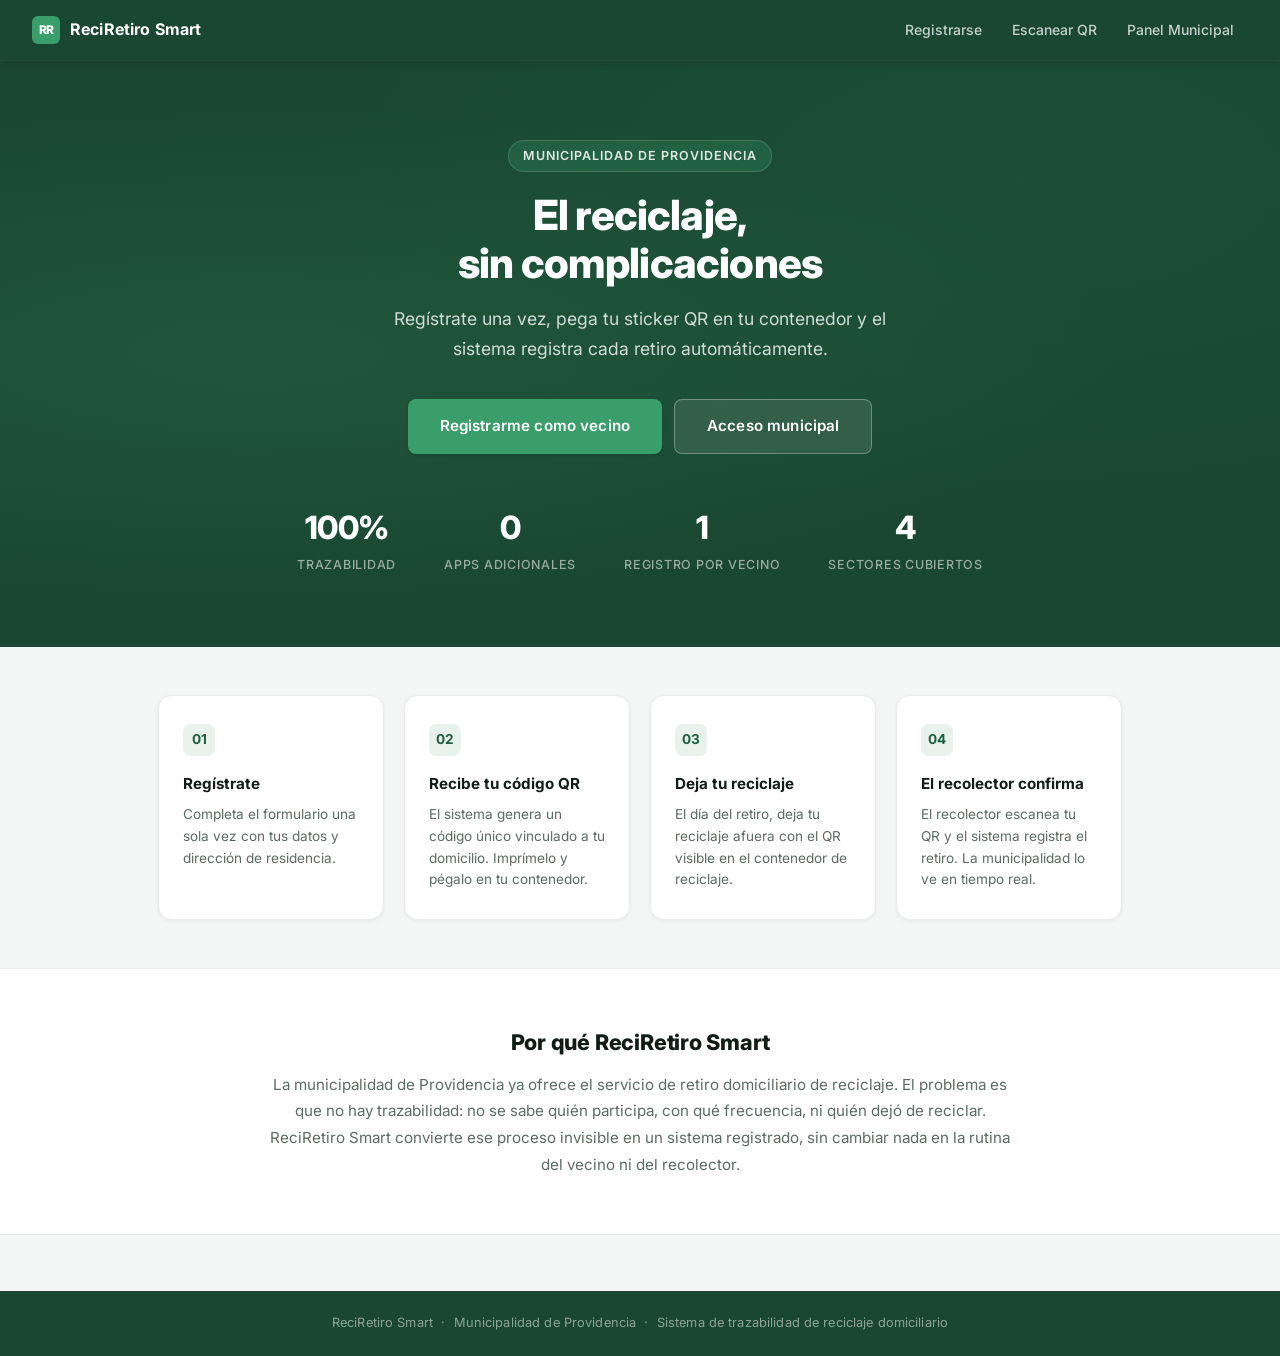
==== index.html @ 1af6021e "Rediseño profesional: tipografía Inter, sin emojis, paleta refinada" ====
<!DOCTYPE html>
<html lang="es">
<head>
  <meta charset="UTF-8">
  <meta name="viewport" content="width=device-width, initial-scale=1.0">
  <title>ReciRetiro Smart — Providencia</title>
  <link rel="stylesheet" href="styles.css">
</head>
<body>

<nav>
  <a href="index.html" class="nav-logo">
    <div class="nav-logo-mark">RR</div>
    ReciRetiro Smart
  </a>
  <div class="nav-links">
    <a href="register.html">Registrarse</a>
    <a href="scan.html">Escanear QR</a>
    <a href="dashboard.html">Panel Municipal</a>
  </div>
</nav>

<div class="hero">
  <div class="hero-inner">
    <div class="hero-label">Municipalidad de Providencia</div>
    <h1>El reciclaje,<br>sin complicaciones</h1>
    <p>Regístrate una vez, pega tu sticker QR en tu contenedor y el sistema registra cada retiro automáticamente.</p>
    <div class="hero-buttons">
      <a href="register.html" class="btn btn-primary btn-lg">Registrarme como vecino</a>
      <a href="dashboard.html" class="btn btn-secondary btn-lg">Acceso municipal</a>
    </div>
    <div class="stat-bar">
      <div class="stat-item">
        <div class="stat-number">100%</div>
        <div class="stat-label">Trazabilidad</div>
      </div>
      <div class="stat-item">
        <div class="stat-number">0</div>
        <div class="stat-label">Apps adicionales</div>
      </div>
      <div class="stat-item">
        <div class="stat-number">1</div>
        <div class="stat-label">Registro por vecino</div>
      </div>
      <div class="stat-item">
        <div class="stat-number">4</div>
        <div class="stat-label">Sectores cubiertos</div>
      </div>
    </div>
  </div>
</div>

<div class="steps">
  <div class="step">
    <div class="step-number">01</div>
    <h3>Regístrate</h3>
    <p>Completa el formulario una sola vez con tus datos y dirección de residencia.</p>
  </div>
  <div class="step">
    <div class="step-number">02</div>
    <h3>Recibe tu código QR</h3>
    <p>El sistema genera un código único vinculado a tu domicilio. Imprímelo y pégalo en tu contenedor.</p>
  </div>
  <div class="step">
    <div class="step-number">03</div>
    <h3>Deja tu reciclaje</h3>
    <p>El día del retiro, deja tu reciclaje afuera con el QR visible en el contenedor de reciclaje.</p>
  </div>
  <div class="step">
    <div class="step-number">04</div>
    <h3>El recolector confirma</h3>
    <p>El recolector escanea tu QR y el sistema registra el retiro. La municipalidad lo ve en tiempo real.</p>
  </div>
</div>

<div class="section-band">
  <div class="section-band-inner">
    <h2>Por qué ReciRetiro Smart</h2>
    <p>La municipalidad de Providencia ya ofrece el servicio de retiro domiciliario de reciclaje. El problema es que no hay trazabilidad: no se sabe quién participa, con qué frecuencia, ni quién dejó de reciclar. ReciRetiro Smart convierte ese proceso invisible en un sistema registrado, sin cambiar nada en la rutina del vecino ni del recolector.</p>
  </div>
</div>

<footer>
  ReciRetiro Smart &nbsp;&middot;&nbsp; Municipalidad de Providencia &nbsp;&middot;&nbsp; Sistema de trazabilidad de reciclaje domiciliario
</footer>

</body>
</html>
---- styles.css ----
@import url('https://fonts.googleapis.com/css2?family=Inter:wght@400;500;600;700;800&display=swap');

* {
  margin: 0;
  padding: 0;
  box-sizing: border-box;
}

:root {
  --green-dark:  #1a4731;
  --green:       #1e5f3f;
  --green-mid:   #2d7a52;
  --green-light: #e8f2ec;
  --accent:      #3a9e6b;
  --gray-bg:     #f4f6f5;
  --gray-light:  #eaedeb;
  --gray-mid:    #d1d9d4;
  --gray-dark:   #5c6b63;
  --text:        #111c17;
  --text-soft:   #4a5c52;
  --white:       #ffffff;
  --red:         #c0392b;
  --red-light:   #fdf0ef;
  --orange:      #c97a1a;
  --orange-light:#fdf5e8;
  --blue:        #1a4a7a;
  --blue-light:  #eaf1fa;
  --shadow-sm:   0 1px 4px rgba(0,0,0,0.06);
  --shadow:      0 2px 12px rgba(0,0,0,0.08);
  --shadow-md:   0 4px 20px rgba(0,0,0,0.10);
  --radius:      10px;
  --radius-lg:   14px;
}

body {
  font-family: 'Inter', system-ui, -apple-system, sans-serif;
  color: var(--text);
  background: var(--gray-bg);
  min-height: 100vh;
  font-size: 15px;
  line-height: 1.6;
  -webkit-font-smoothing: antialiased;
}

/* ── NAV ── */
nav {
  background: var(--green-dark);
  padding: 0 32px;
  display: flex;
  align-items: center;
  justify-content: space-between;
  height: 60px;
  position: sticky;
  top: 0;
  z-index: 100;
  box-shadow: 0 1px 0 rgba(255,255,255,0.06), 0 2px 8px rgba(0,0,0,0.2);
}

.nav-logo {
  color: white;
  font-size: 1rem;
  font-weight: 700;
  text-decoration: none;
  letter-spacing: 0.01em;
  display: flex;
  align-items: center;
  gap: 10px;
}

.nav-logo-mark {
  width: 28px;
  height: 28px;
  background: var(--accent);
  border-radius: 6px;
  display: flex;
  align-items: center;
  justify-content: center;
  font-size: 0.75rem;
  font-weight: 800;
  color: white;
  letter-spacing: -0.5px;
  flex-shrink: 0;
}

.nav-links {
  display: flex;
  align-items: center;
  gap: 2px;
}

.nav-links a,
.nav-links span {
  color: rgba(255,255,255,0.75);
  text-decoration: none;
  padding: 6px 14px;
  border-radius: 6px;
  font-size: 0.875rem;
  font-weight: 500;
  transition: background 0.15s, color 0.15s;
}

.nav-links a:hover {
  background: rgba(255,255,255,0.1);
  color: white;
}

/* ── CONTAINERS ── */
.container {
  max-width: 1020px;
  margin: 0 auto;
  padding: 36px 28px;
}

.container-sm {
  max-width: 560px;
  margin: 0 auto;
  padding: 36px 28px;
}

/* ── CARDS ── */
.card {
  background: var(--white);
  border-radius: var(--radius-lg);
  padding: 28px 32px;
  box-shadow: var(--shadow);
  margin-bottom: 20px;
  border: 1px solid var(--gray-light);
}

.card-sm {
  background: var(--white);
  border-radius: var(--radius);
  padding: 20px 24px;
  box-shadow: var(--shadow-sm);
  margin-bottom: 14px;
  border: 1px solid var(--gray-light);
}

/* ── HERO ── */
.hero {
  background: var(--green-dark);
  color: white;
  padding: 80px 28px 72px;
  text-align: center;
  position: relative;
  overflow: hidden;
}

.hero::before {
  content: '';
  position: absolute;
  inset: 0;
  background:
    radial-gradient(ellipse at 20% 50%, rgba(58,158,107,0.18) 0%, transparent 60%),
    radial-gradient(ellipse at 80% 20%, rgba(30,95,63,0.3) 0%, transparent 50%);
  pointer-events: none;
}

.hero-inner {
  position: relative;
  z-index: 1;
}

.hero-label {
  display: inline-block;
  background: rgba(58,158,107,0.25);
  color: rgba(255,255,255,0.85);
  border: 1px solid rgba(255,255,255,0.15);
  padding: 5px 14px;
  border-radius: 20px;
  font-size: 0.78rem;
  font-weight: 600;
  letter-spacing: 0.08em;
  text-transform: uppercase;
  margin-bottom: 20px;
}

.hero h1 {
  font-size: 2.6rem;
  font-weight: 800;
  margin-bottom: 16px;
  line-height: 1.15;
  letter-spacing: -0.02em;
}

.hero p {
  font-size: 1.1rem;
  opacity: 0.8;
  max-width: 520px;
  margin: 0 auto 36px;
  line-height: 1.7;
  font-weight: 400;
}

.hero-buttons {
  display: flex;
  gap: 12px;
  justify-content: center;
  flex-wrap: wrap;
}

/* ── BUTTONS ── */
.btn {
  display: inline-flex;
  align-items: center;
  justify-content: center;
  gap: 7px;
  padding: 11px 24px;
  border-radius: 8px;
  font-size: 0.9rem;
  font-weight: 600;
  cursor: pointer;
  border: none;
  text-decoration: none;
  transition: all 0.15s;
  letter-spacing: 0.01em;
  white-space: nowrap;
}

.btn-primary {
  background: var(--accent);
  color: white;
  box-shadow: 0 1px 3px rgba(0,0,0,0.15);
}

.btn-primary:hover {
  background: #2d8a5a;
  transform: translateY(-1px);
  box-shadow: 0 4px 12px rgba(58,158,107,0.3);
}

.btn-secondary {
  background: rgba(255,255,255,0.1);
  color: white;
  border: 1.5px solid rgba(255,255,255,0.3);
}

.btn-secondary:hover {
  background: rgba(255,255,255,0.18);
}

.btn-outline {
  background: transparent;
  color: var(--green);
  border: 1.5px solid var(--green-mid);
}

.btn-outline:hover {
  background: var(--green-light);
}

.btn-danger {
  background: var(--red);
  color: white;
}

.btn-danger:hover {
  background: #a93226;
  transform: translateY(-1px);
}

.btn-full {
  width: 100%;
}

.btn:disabled {
  opacity: 0.5;
  cursor: not-allowed;
  transform: none !important;
}

.btn-lg {
  padding: 14px 32px;
  font-size: 0.95rem;
}

/* ── STEPS ── */
.steps {
  display: grid;
  grid-template-columns: repeat(auto-fit, minmax(210px, 1fr));
  gap: 20px;
  padding: 48px 28px;
  max-width: 1020px;
  margin: 0 auto;
}

.step {
  background: white;
  border-radius: var(--radius-lg);
  padding: 28px 24px;
  box-shadow: var(--shadow-sm);
  border: 1px solid var(--gray-light);
  position: relative;
}

.step-number {
  display: inline-flex;
  align-items: center;
  justify-content: center;
  width: 32px;
  height: 32px;
  background: var(--green-light);
  color: var(--green);
  border-radius: 8px;
  font-size: 0.85rem;
  font-weight: 700;
  margin-bottom: 16px;
}

.step h3 {
  font-size: 0.95rem;
  font-weight: 700;
  margin-bottom: 8px;
  color: var(--text);
}

.step p {
  font-size: 0.85rem;
  color: var(--gray-dark);
  line-height: 1.6;
}

/* ── FORMS ── */
.form-group {
  margin-bottom: 18px;
}

.form-group label {
  display: block;
  font-size: 0.83rem;
  font-weight: 600;
  margin-bottom: 6px;
  color: var(--text-soft);
  letter-spacing: 0.01em;
}

.form-group input,
.form-group select {
  width: 100%;
  padding: 10px 14px;
  border: 1.5px solid var(--gray-mid);
  border-radius: 8px;
  font-size: 0.93rem;
  color: var(--text);
  background: white;
  transition: border 0.15s, box-shadow 0.15s;
  appearance: none;
  font-family: inherit;
}

.form-group input:focus,
.form-group select:focus {
  outline: none;
  border-color: var(--accent);
  box-shadow: 0 0 0 3px rgba(58,158,107,0.12);
}

.form-group input::placeholder {
  color: #a0b0a8;
}

.form-row {
  display: grid;
  grid-template-columns: 1fr 1fr;
  gap: 16px;
}

/* ── BADGES ── */
.badge {
  display: inline-flex;
  align-items: center;
  padding: 3px 10px;
  border-radius: 5px;
  font-size: 0.75rem;
  font-weight: 600;
  letter-spacing: 0.02em;
}

.badge-green {
  background: var(--green-light);
  color: var(--green);
}

.badge-orange {
  background: var(--orange-light);
  color: var(--orange);
}

.badge-red {
  background: var(--red-light);
  color: var(--red);
}

.badge-gray {
  background: var(--gray-light);
  color: var(--gray-dark);
}

/* ── KPI GRID ── */
.kpi-grid {
  display: grid;
  grid-template-columns: repeat(auto-fit, minmax(160px, 1fr));
  gap: 14px;
  margin-bottom: 20px;
}

.kpi-card {
  background: white;
  border-radius: var(--radius-lg);
  padding: 22px 20px;
  box-shadow: var(--shadow-sm);
  border: 1px solid var(--gray-light);
  border-top: 3px solid var(--green-mid);
}

.kpi-card.orange { border-top-color: var(--orange); }
.kpi-card.red    { border-top-color: var(--red); }
.kpi-card.blue   { border-top-color: var(--blue); }

.kpi-number {
  font-size: 2rem;
  font-weight: 800;
  color: var(--green);
  line-height: 1;
  margin-bottom: 5px;
  letter-spacing: -0.02em;
}

.kpi-card.orange .kpi-number { color: var(--orange); }
.kpi-card.red    .kpi-number { color: var(--red); }
.kpi-card.blue   .kpi-number { color: var(--blue); }

.kpi-label {
  font-size: 0.8rem;
  color: var(--gray-dark);
  line-height: 1.35;
  font-weight: 500;
}

/* ── TABLE ── */
.table-wrapper {
  overflow-x: auto;
  border-radius: var(--radius);
  border: 1px solid var(--gray-light);
}

table {
  width: 100%;
  border-collapse: collapse;
  background: white;
  font-size: 0.875rem;
}

thead {
  background: var(--green-dark);
  color: white;
}

th {
  padding: 11px 16px;
  text-align: left;
  font-size: 0.78rem;
  font-weight: 600;
  letter-spacing: 0.04em;
  text-transform: uppercase;
  white-space: nowrap;
}

td {
  padding: 12px 16px;
  border-bottom: 1px solid var(--gray-light);
  color: var(--text-soft);
  vertical-align: middle;
}

td strong {
  color: var(--text);
}

tr:last-child td {
  border-bottom: none;
}

tr:hover td {
  background: #f9fbfa;
}

/* ── QR ── */
.qr-box {
  text-align: center;
  padding: 20px;
}

.qr-box canvas,
.qr-box img {
  border: 2px solid var(--gray-light);
  border-radius: 8px;
  padding: 8px;
  background: white;
}

/* ── ALERTS ── */
.alert {
  padding: 13px 16px;
  border-radius: 8px;
  font-size: 0.88rem;
  margin-bottom: 16px;
  display: flex;
  align-items: flex-start;
  gap: 10px;
  line-height: 1.5;
}

.alert-icon {
  width: 16px;
  height: 16px;
  flex-shrink: 0;
  margin-top: 1px;
}

.alert-success {
  background: var(--green-light);
  color: #1a4731;
  border: 1px solid #b2d8bf;
}

.alert-error {
  background: var(--red-light);
  color: #7b1f1a;
  border: 1px solid #f0b8b4;
}

.alert-info {
  background: var(--blue-light);
  color: #1a3a5c;
  border: 1px solid #b8cfe8;
}

.alert-warning {
  background: var(--orange-light);
  color: #7a4a10;
  border: 1px solid #e8c98a;
}

/* ── SECTOR CARDS ── */
.sector-grid {
  display: grid;
  grid-template-columns: repeat(auto-fit, minmax(210px, 1fr));
  gap: 14px;
}

.sector-card {
  background: white;
  border-radius: var(--radius);
  padding: 20px;
  box-shadow: var(--shadow-sm);
  border: 1px solid var(--gray-light);
}

.sector-card h4 {
  font-size: 0.82rem;
  font-weight: 600;
  color: var(--gray-dark);
  margin-bottom: 8px;
  text-transform: uppercase;
  letter-spacing: 0.04em;
}

.sector-pct {
  font-size: 2rem;
  font-weight: 800;
  color: var(--green);
  margin-bottom: 10px;
  letter-spacing: -0.02em;
}

.progress-bar {
  height: 6px;
  background: var(--gray-light);
  border-radius: 3px;
  overflow: hidden;
}

.progress-fill {
  height: 100%;
  background: var(--accent);
  border-radius: 3px;
  transition: width 0.7s ease;
}

/* ── PAGE TITLE ── */
.page-title {
  margin-bottom: 24px;
  padding-bottom: 20px;
  border-bottom: 1px solid var(--gray-light);
}

.page-title h1 {
  font-size: 1.5rem;
  font-weight: 800;
  color: var(--text);
  letter-spacing: -0.01em;
}

.page-title p {
  color: var(--gray-dark);
  margin-top: 4px;
  font-size: 0.9rem;
}

/* ── DIVIDER ── */
.divider {
  border: none;
  border-top: 1px solid var(--gray-light);
  margin: 20px 0;
}

/* ── INFO ROW ── */
.info-row {
  display: flex;
  justify-content: space-between;
  align-items: flex-start;
  padding: 10px 0;
  border-bottom: 1px solid var(--gray-light);
  font-size: 0.9rem;
  gap: 16px;
}

.info-row:last-child {
  border-bottom: none;
}

.info-label {
  color: var(--gray-dark);
  font-weight: 500;
  flex-shrink: 0;
}

.info-value {
  font-weight: 600;
  text-align: right;
  color: var(--text);
}

/* ── LOADING ── */
.loading {
  text-align: center;
  padding: 56px 24px;
  color: var(--gray-dark);
}

.spinner {
  width: 36px;
  height: 36px;
  border: 3px solid var(--gray-light);
  border-top-color: var(--accent);
  border-radius: 50%;
  animation: spin 0.75s linear infinite;
  margin: 0 auto 16px;
}

@keyframes spin {
  to { transform: rotate(360deg); }
}

/* ── FOOTER ── */
footer {
  background: var(--green-dark);
  color: rgba(255,255,255,0.5);
  text-align: center;
  padding: 22px;
  font-size: 0.8rem;
  margin-top: 56px;
  letter-spacing: 0.01em;
}

/* ── SCANNER ── */
#qr-reader {
  width: 100%;
  border-radius: 8px;
  overflow: hidden;
  border: 1px solid var(--gray-light);
}

/* ── SECTION HEADER ── */
.section-header {
  display: flex;
  justify-content: space-between;
  align-items: center;
  margin-bottom: 16px;
}

.section-header h2 {
  font-size: 1.05rem;
  font-weight: 700;
  color: var(--text);
}

/* ── EMPTY STATE ── */
.empty-state {
  text-align: center;
  padding: 48px 24px;
  color: var(--gray-dark);
}

.empty-state p {
  font-size: 0.9rem;
  line-height: 1.6;
}

/* ── REMINDER BOX ── */
.reminder-box {
  background: var(--blue-light);
  border: 1px solid #b8cfe8;
  border-radius: 8px;
  padding: 14px 18px;
  display: flex;
  gap: 12px;
  align-items: flex-start;
}

.reminder-box p {
  font-size: 0.88rem;
  color: #1a3a5c;
  line-height: 1.55;
}

/* ── IMPACT GRID ── */
.impact-grid {
  display: grid;
  grid-template-columns: repeat(2, 1fr);
  gap: 12px;
}

.impact-item {
  background: var(--green-light);
  border-radius: 8px;
  padding: 16px;
  text-align: center;
}

.impact-number {
  font-size: 1.6rem;
  font-weight: 800;
  color: var(--green);
  letter-spacing: -0.02em;
}

.impact-label {
  font-size: 0.78rem;
  color: var(--gray-dark);
  margin-top: 3px;
  font-weight: 500;
}

/* ── STAT BAR (hero) ── */
.stat-bar {
  display: flex;
  justify-content: center;
  gap: 48px;
  margin-top: 48px;
  flex-wrap: wrap;
}

.stat-item {
  text-align: center;
}

.stat-number {
  font-size: 2rem;
  font-weight: 800;
  color: white;
  letter-spacing: -0.02em;
}

.stat-label {
  font-size: 0.78rem;
  color: rgba(255,255,255,0.55);
  text-transform: uppercase;
  letter-spacing: 0.06em;
  font-weight: 500;
  margin-top: 2px;
}

/* ── SECTION BAND ── */
.section-band {
  background: white;
  padding: 56px 28px;
  border-top: 1px solid var(--gray-light);
  border-bottom: 1px solid var(--gray-light);
}

.section-band-inner {
  max-width: 760px;
  margin: 0 auto;
  text-align: center;
}

.section-band h2 {
  font-size: 1.35rem;
  font-weight: 800;
  color: var(--text);
  margin-bottom: 12px;
  letter-spacing: -0.01em;
}

.section-band p {
  color: var(--gray-dark);
  line-height: 1.75;
  font-size: 0.95rem;
}

/* ── LOGIN CARD ── */
.login-card {
  max-width: 420px;
  margin: 56px auto 0;
}

.login-header {
  text-align: center;
  margin-bottom: 28px;
}

.login-header h2 {
  font-size: 1.3rem;
  font-weight: 800;
  margin-bottom: 4px;
}

.login-header p {
  color: var(--gray-dark);
  font-size: 0.88rem;
}

.login-logo {
  width: 48px;
  height: 48px;
  background: var(--green-light);
  border-radius: 12px;
  display: flex;
  align-items: center;
  justify-content: center;
  margin: 0 auto 16px;
}

.login-logo span {
  font-size: 1.3rem;
  font-weight: 800;
  color: var(--green);
}

/* ── RESPONSIVE ── */
@media (max-width: 640px) {
  .hero h1  { font-size: 1.8rem; }
  .form-row { grid-template-columns: 1fr; }
  .nav-links { display: none; }
  .container, .container-sm { padding: 20px 16px; }
  .card { padding: 20px; }
  th, td { padding: 10px 12px; }
  .stat-bar { gap: 28px; }
  .kpi-grid { grid-template-columns: repeat(2, 1fr); }
}
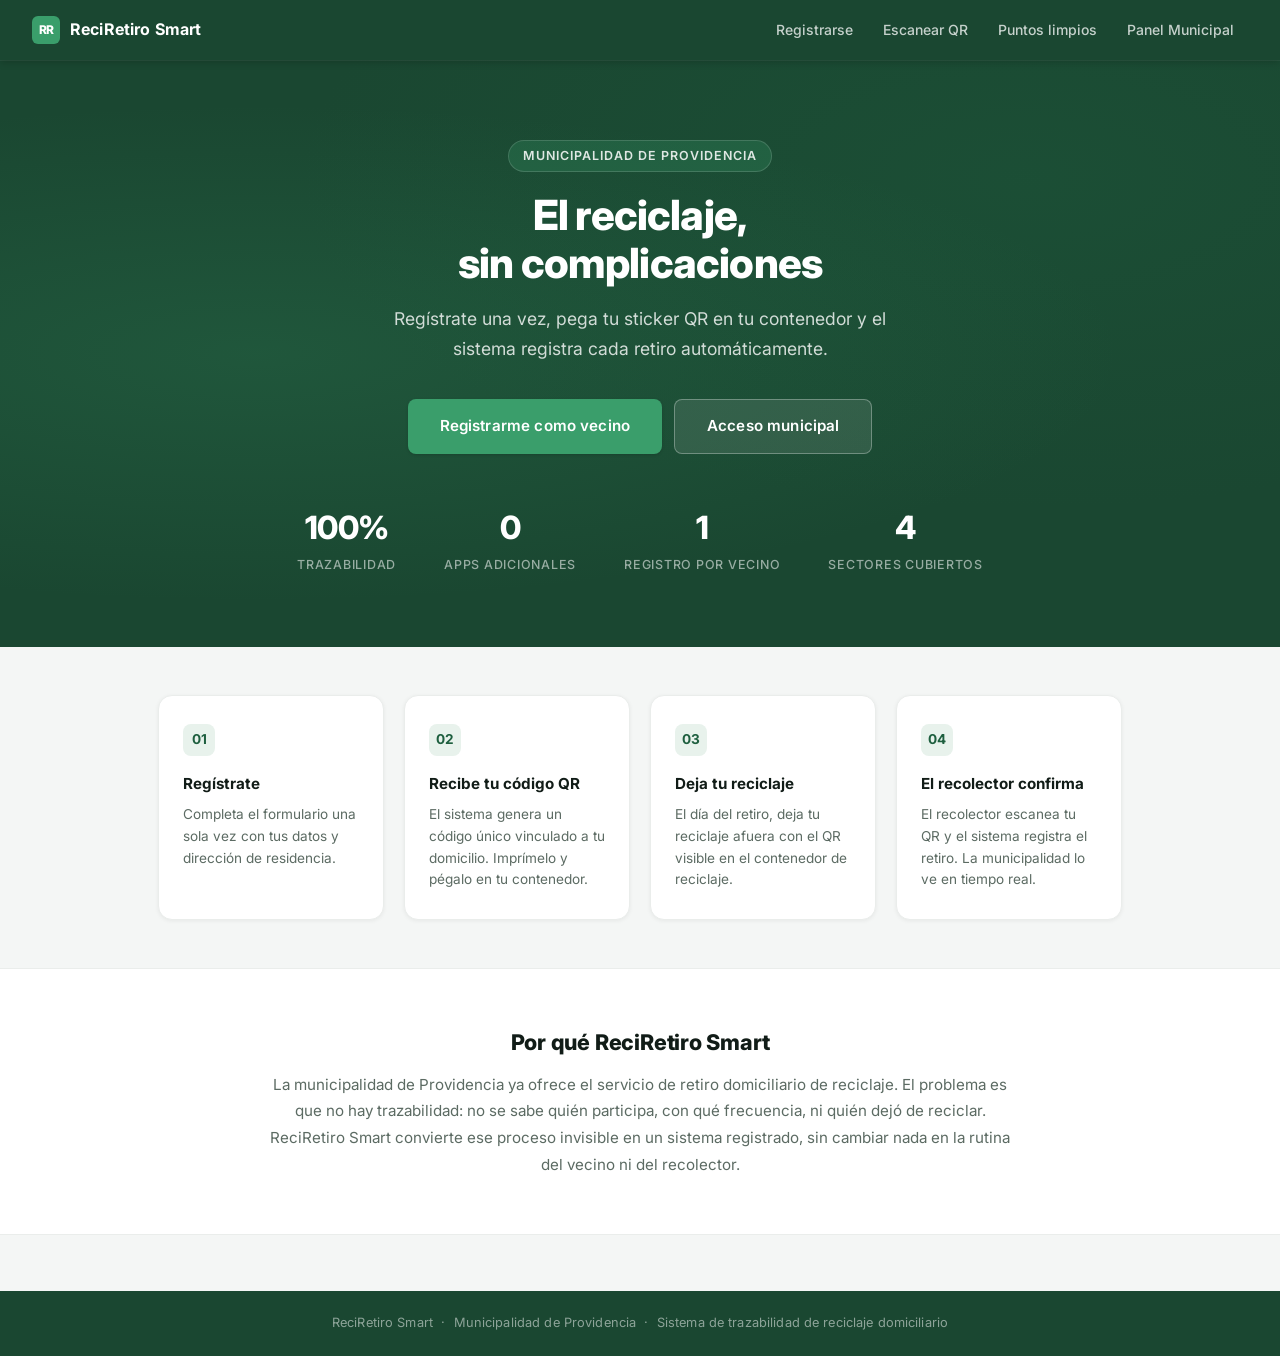
==== commit 149a946b: "Agrega página de puntos limpios con mapa del MMA" ====
--- a/index.html
+++ b/index.html
@@ -16,6 +16,7 @@
   <div class="nav-links">
     <a href="register.html">Registrarse</a>
     <a href="scan.html">Escanear QR</a>
+    <a href="mapa.html">Puntos limpios</a>
     <a href="dashboard.html">Panel Municipal</a>
   </div>
 </nav>
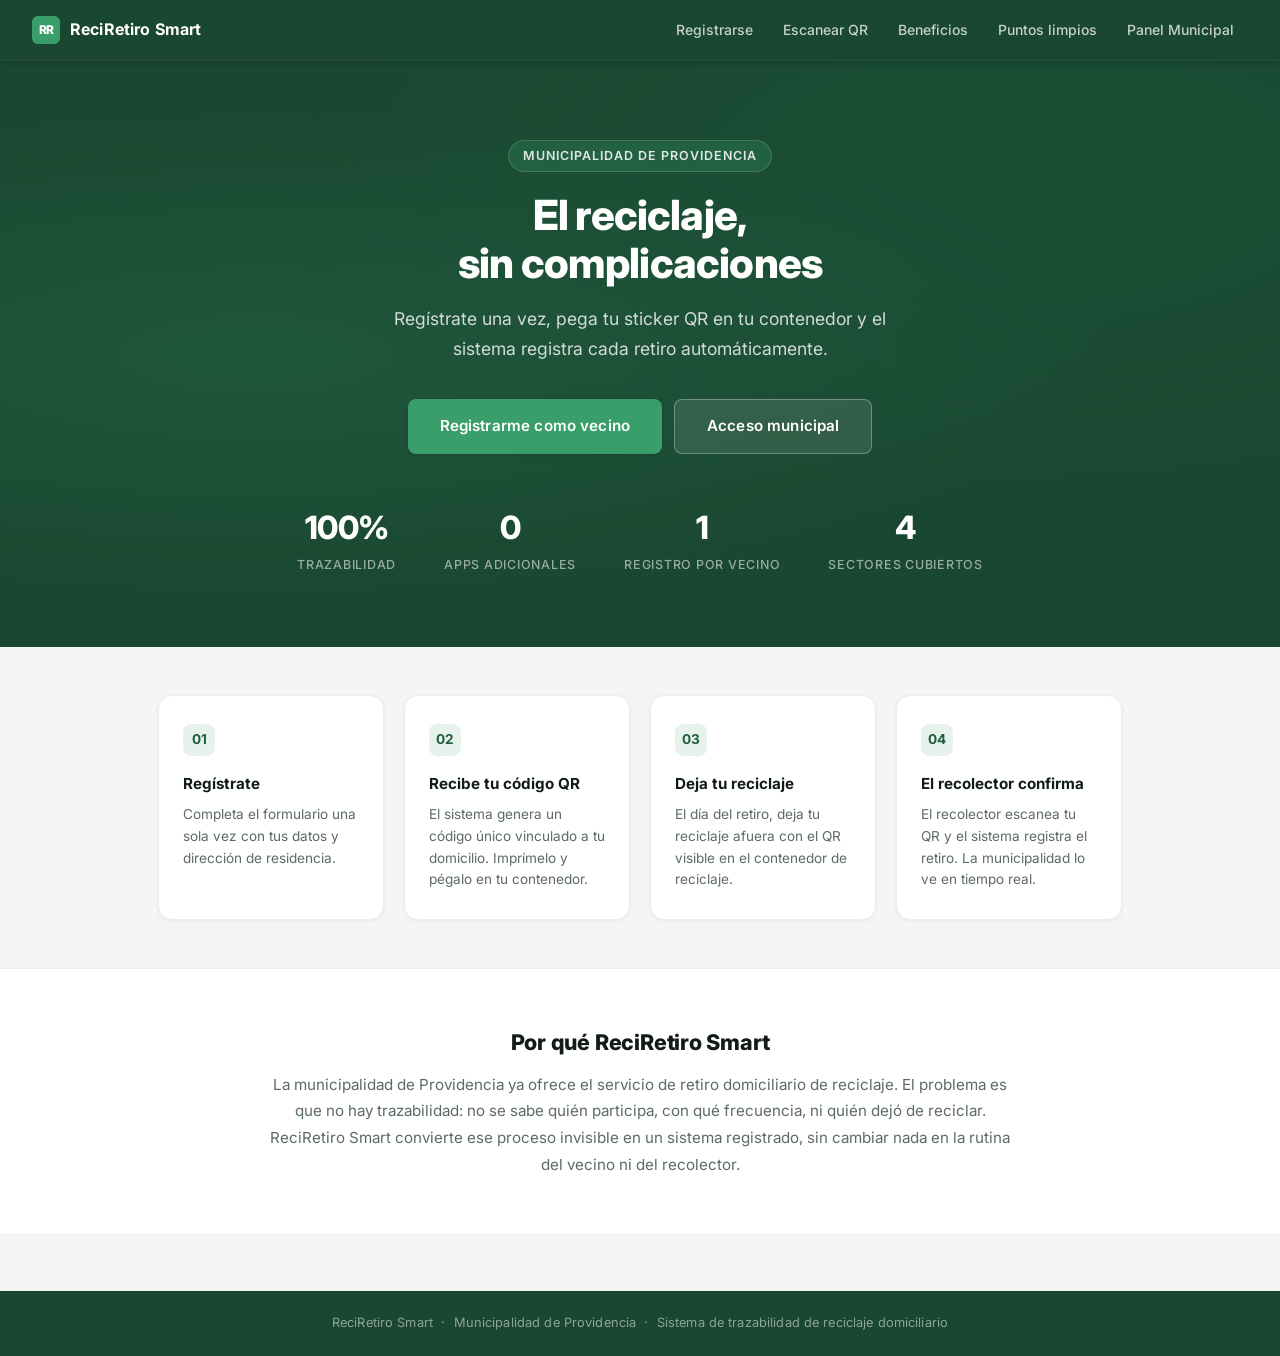
==== commit 8e268349: "Agrega modulo de beneficios: niveles, panel vecino, KPIs dashboard, Tarjeta Vecino, notificaciones W" ====
--- a/index.html
+++ b/index.html
@@ -16,6 +16,7 @@
   <div class="nav-links">
     <a href="register.html">Registrarse</a>
     <a href="scan.html">Escanear QR</a>
+    <a href="beneficios.html">Beneficios</a>
     <a href="mapa.html">Puntos limpios</a>
     <a href="dashboard.html">Panel Municipal</a>
   </div>
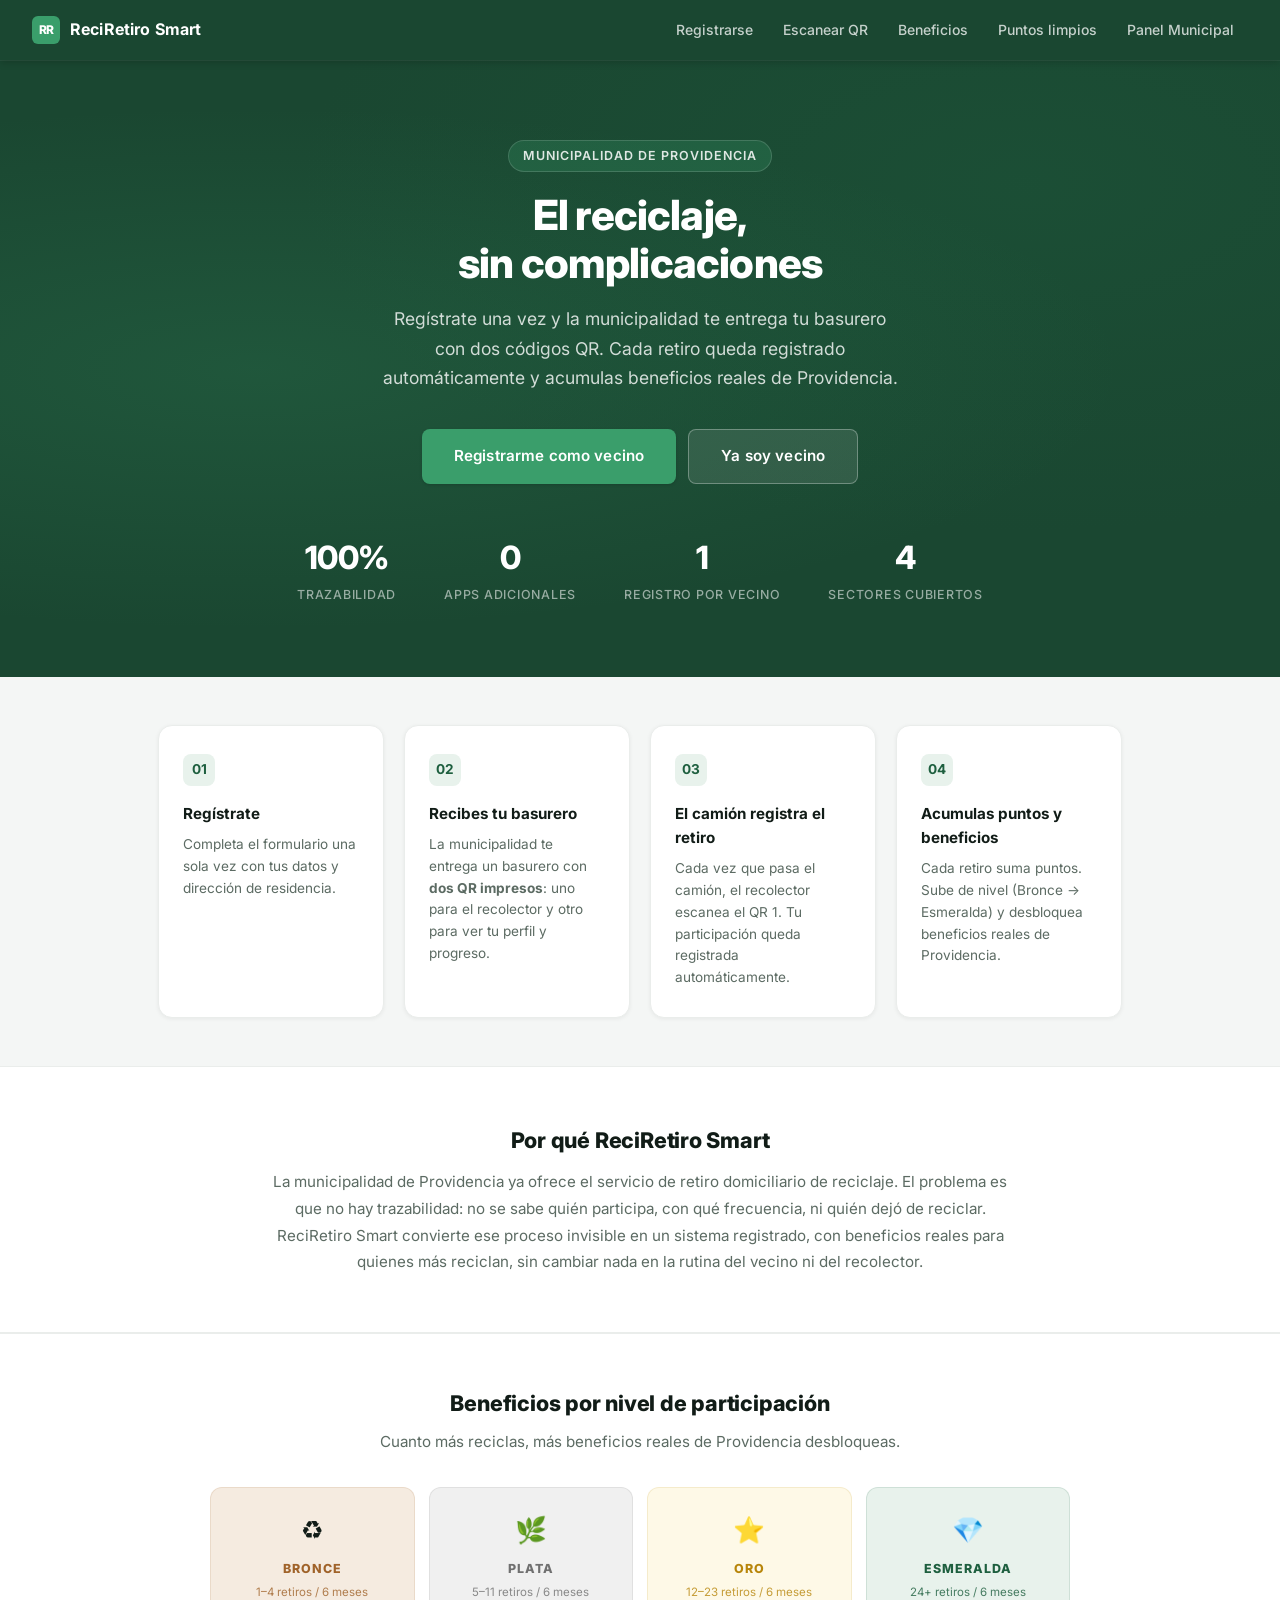
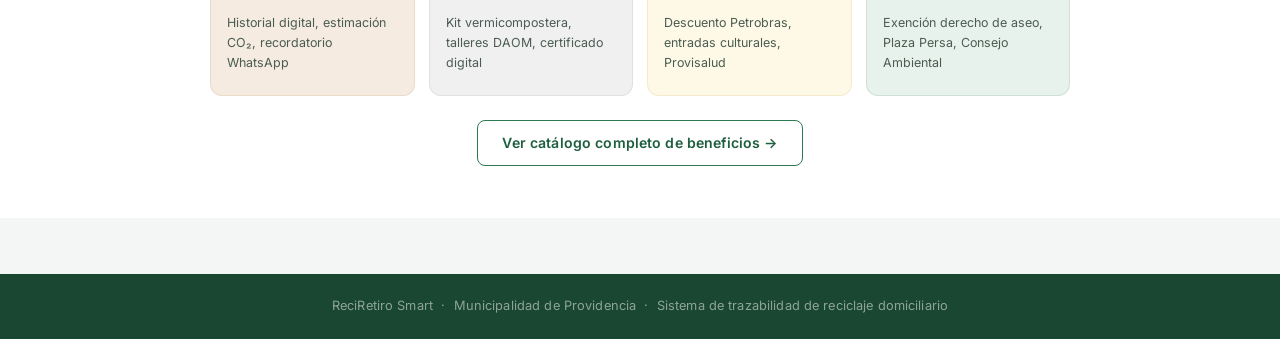
==== commit 23ece33a: "Mejoras UX: recordatorio condicional, perfil limpio, index actualizado - panel.html: recordatorio so" ====
--- a/index.html
+++ b/index.html
@@ -26,10 +26,10 @@
   <div class="hero-inner">
     <div class="hero-label">Municipalidad de Providencia</div>
     <h1>El reciclaje,<br>sin complicaciones</h1>
-    <p>Regístrate una vez, pega tu sticker QR en tu contenedor y el sistema registra cada retiro automáticamente.</p>
+    <p>Regístrate una vez y la municipalidad te entrega tu basurero con dos códigos QR. Cada retiro queda registrado automáticamente y acumulas beneficios reales de Providencia.</p>
     <div class="hero-buttons">
       <a href="register.html" class="btn btn-primary btn-lg">Registrarme como vecino</a>
-      <a href="dashboard.html" class="btn btn-secondary btn-lg">Acceso municipal</a>
+      <a href="panel.html" class="btn btn-secondary btn-lg">Ya soy vecino</a>
     </div>
     <div class="stat-bar">
       <div class="stat-item">
@@ -60,25 +60,64 @@
   </div>
   <div class="step">
     <div class="step-number">02</div>
-    <h3>Recibe tu código QR</h3>
-    <p>El sistema genera un código único vinculado a tu domicilio. Imprímelo y pégalo en tu contenedor.</p>
+    <h3>Recibes tu basurero</h3>
+    <p>La municipalidad te entrega un basurero con <strong>dos QR impresos</strong>: uno para el recolector y otro para ver tu perfil y progreso.</p>
   </div>
   <div class="step">
     <div class="step-number">03</div>
-    <h3>Deja tu reciclaje</h3>
-    <p>El día del retiro, deja tu reciclaje afuera con el QR visible en el contenedor de reciclaje.</p>
+    <h3>El camión registra el retiro</h3>
+    <p>Cada vez que pasa el camión, el recolector escanea el QR 1. Tu participación queda registrada automáticamente.</p>
   </div>
   <div class="step">
     <div class="step-number">04</div>
-    <h3>El recolector confirma</h3>
-    <p>El recolector escanea tu QR y el sistema registra el retiro. La municipalidad lo ve en tiempo real.</p>
+    <h3>Acumulas puntos y beneficios</h3>
+    <p>Cada retiro suma puntos. Sube de nivel (Bronce → Esmeralda) y desbloquea beneficios reales de Providencia.</p>
   </div>
 </div>
 
 <div class="section-band">
   <div class="section-band-inner">
     <h2>Por qué ReciRetiro Smart</h2>
-    <p>La municipalidad de Providencia ya ofrece el servicio de retiro domiciliario de reciclaje. El problema es que no hay trazabilidad: no se sabe quién participa, con qué frecuencia, ni quién dejó de reciclar. ReciRetiro Smart convierte ese proceso invisible en un sistema registrado, sin cambiar nada en la rutina del vecino ni del recolector.</p>
+    <p>La municipalidad de Providencia ya ofrece el servicio de retiro domiciliario de reciclaje. El problema es que no hay trazabilidad: no se sabe quién participa, con qué frecuencia, ni quién dejó de reciclar. ReciRetiro Smart convierte ese proceso invisible en un sistema registrado, con beneficios reales para quienes más reciclan, sin cambiar nada en la rutina del vecino ni del recolector.</p>
+  </div>
+</div>
+
+<!-- NIVELES -->
+<div style="background: white; padding: 52px 28px; border-top: 1px solid var(--gray-light);">
+  <div style="max-width: 860px; margin: 0 auto;">
+    <div style="text-align:center; margin-bottom: 32px;">
+      <h2 style="font-size: 1.35rem; font-weight: 800; color: var(--text); margin-bottom: 10px; letter-spacing: -0.01em;">Beneficios por nivel de participación</h2>
+      <p style="color: var(--gray-dark); font-size: 0.95rem;">Cuanto más reciclas, más beneficios reales de Providencia desbloqueas.</p>
+    </div>
+    <div style="display: grid; grid-template-columns: repeat(4, 1fr); gap: 14px;">
+      <div style="border-radius: 12px; padding: 22px 16px; background: #f5ebe0; border: 1.5px solid #a0632a20; text-align: center;">
+        <div style="font-size: 1.6rem; margin-bottom: 8px;">♻️</div>
+        <div style="font-size: 0.78rem; font-weight: 800; color: #a0632a; text-transform: uppercase; letter-spacing: 0.08em; margin-bottom: 4px;">Bronce</div>
+        <div style="font-size: 0.72rem; color: #a0632a; margin-bottom: 12px; opacity: 0.8;">1–4 retiros / 6 meses</div>
+        <div style="font-size: 0.78rem; color: var(--text-soft); line-height: 1.6; text-align: left;">Historial digital, estimación CO₂, recordatorio WhatsApp</div>
+      </div>
+      <div style="border-radius: 12px; padding: 22px 16px; background: #f0f0f0; border: 1.5px solid #70707020; text-align: center;">
+        <div style="font-size: 1.6rem; margin-bottom: 8px;">🌿</div>
+        <div style="font-size: 0.78rem; font-weight: 800; color: #707070; text-transform: uppercase; letter-spacing: 0.08em; margin-bottom: 4px;">Plata</div>
+        <div style="font-size: 0.72rem; color: #707070; margin-bottom: 12px; opacity: 0.8;">5–11 retiros / 6 meses</div>
+        <div style="font-size: 0.78rem; color: var(--text-soft); line-height: 1.6; text-align: left;">Kit vermicompostera, talleres DAOM, certificado digital</div>
+      </div>
+      <div style="border-radius: 12px; padding: 22px 16px; background: #fef9e7; border: 1.5px solid #b8860b20; text-align: center;">
+        <div style="font-size: 1.6rem; margin-bottom: 8px;">⭐</div>
+        <div style="font-size: 0.78rem; font-weight: 800; color: #b8860b; text-transform: uppercase; letter-spacing: 0.08em; margin-bottom: 4px;">Oro</div>
+        <div style="font-size: 0.72rem; color: #b8860b; margin-bottom: 12px; opacity: 0.8;">12–23 retiros / 6 meses</div>
+        <div style="font-size: 0.78rem; color: var(--text-soft); line-height: 1.6; text-align: left;">Descuento Petrobras, entradas culturales, Provisalud</div>
+      </div>
+      <div style="border-radius: 12px; padding: 22px 16px; background: #e8f2ec; border: 1.5px solid #1e5f3f20; text-align: center;">
+        <div style="font-size: 1.6rem; margin-bottom: 8px;">💎</div>
+        <div style="font-size: 0.78rem; font-weight: 800; color: #1e5f3f; text-transform: uppercase; letter-spacing: 0.08em; margin-bottom: 4px;">Esmeralda</div>
+        <div style="font-size: 0.72rem; color: #1e5f3f; margin-bottom: 12px; opacity: 0.8;">24+ retiros / 6 meses</div>
+        <div style="font-size: 0.78rem; color: var(--text-soft); line-height: 1.6; text-align: left;">Exención derecho de aseo, Plaza Persa, Consejo Ambiental</div>
+      </div>
+    </div>
+    <div style="text-align: center; margin-top: 24px;">
+      <a href="beneficios.html" class="btn btn-outline" style="font-size:0.88rem;">Ver catálogo completo de beneficios →</a>
+    </div>
   </div>
 </div>
 
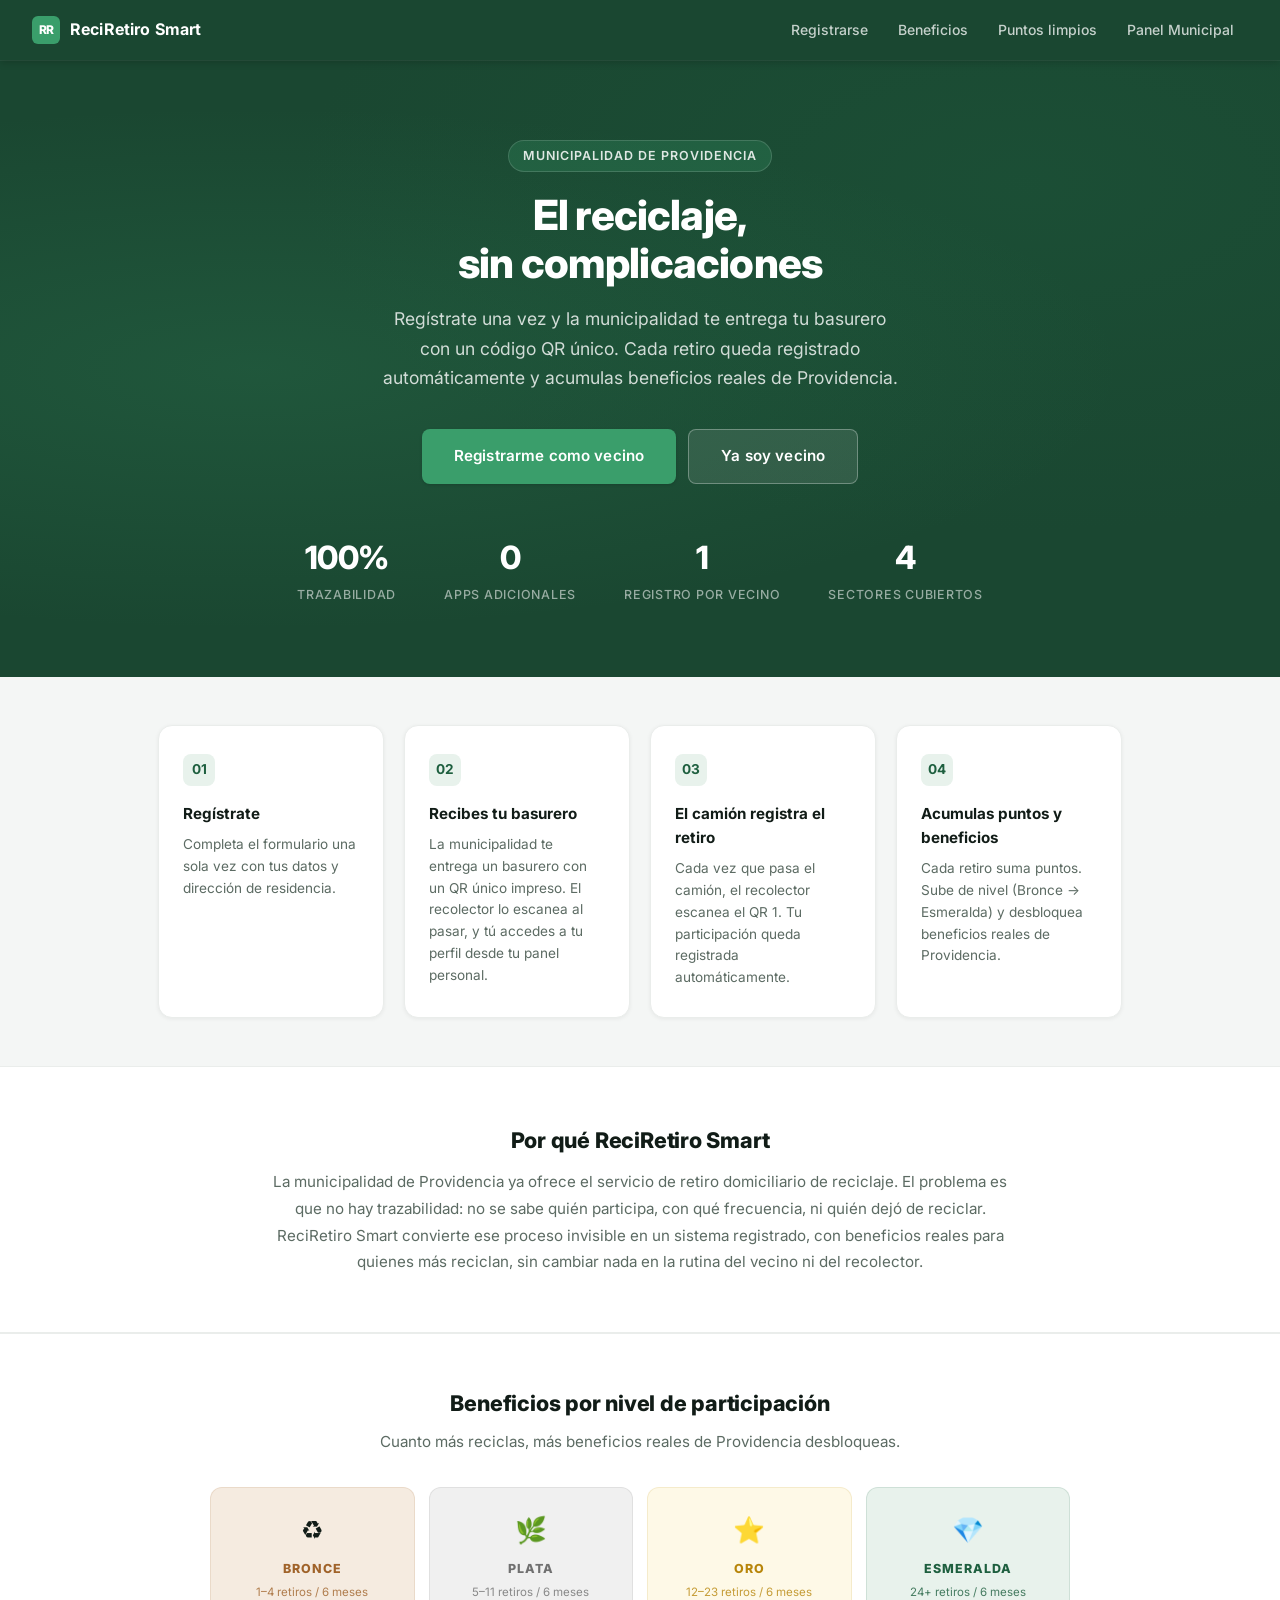
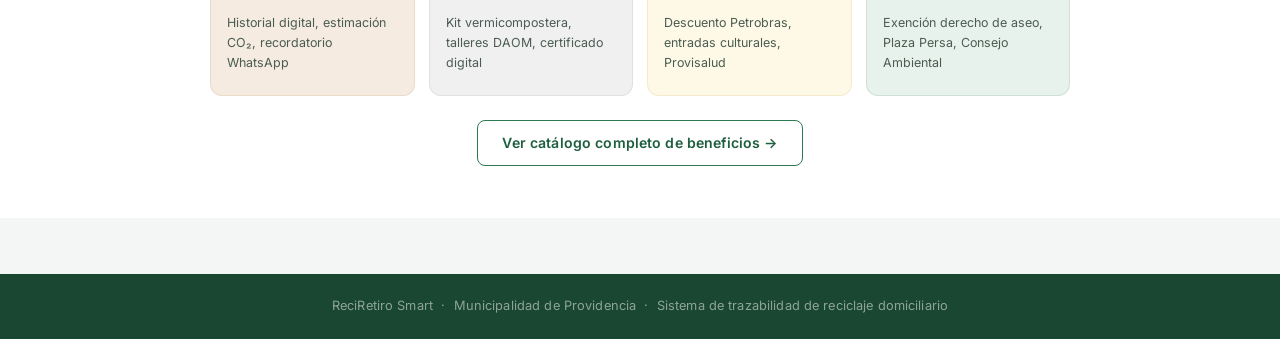
==== commit 0ae01abd: "Simplifica UX: un QR, modo recolector, Mi perfil persistente en nav - index/register: texto actualiz" ====
--- a/index.html
+++ b/index.html
@@ -15,9 +15,9 @@
   </a>
   <div class="nav-links">
     <a href="register.html">Registrarse</a>
-    <a href="scan.html">Escanear QR</a>
     <a href="beneficios.html">Beneficios</a>
     <a href="mapa.html">Puntos limpios</a>
+    <a href="panel.html" id="nav-perfil-btn" style="display:none;">👤 Mi perfil</a>
     <a href="dashboard.html">Panel Municipal</a>
   </div>
 </nav>
@@ -26,7 +26,7 @@
   <div class="hero-inner">
     <div class="hero-label">Municipalidad de Providencia</div>
     <h1>El reciclaje,<br>sin complicaciones</h1>
-    <p>Regístrate una vez y la municipalidad te entrega tu basurero con dos códigos QR. Cada retiro queda registrado automáticamente y acumulas beneficios reales de Providencia.</p>
+    <p>Regístrate una vez y la municipalidad te entrega tu basurero con un código QR único. Cada retiro queda registrado automáticamente y acumulas beneficios reales de Providencia.</p>
     <div class="hero-buttons">
       <a href="register.html" class="btn btn-primary btn-lg">Registrarme como vecino</a>
       <a href="panel.html" class="btn btn-secondary btn-lg">Ya soy vecino</a>
@@ -61,7 +61,7 @@
   <div class="step">
     <div class="step-number">02</div>
     <h3>Recibes tu basurero</h3>
-    <p>La municipalidad te entrega un basurero con <strong>dos QR impresos</strong>: uno para el recolector y otro para ver tu perfil y progreso.</p>
+    <p>La municipalidad te entrega un basurero con un QR único impreso. El recolector lo escanea al pasar, y tú accedes a tu perfil desde tu panel personal.</p>
   </div>
   <div class="step">
     <div class="step-number">03</div>
@@ -125,5 +125,11 @@
   ReciRetiro Smart &nbsp;&middot;&nbsp; Municipalidad de Providencia &nbsp;&middot;&nbsp; Sistema de trazabilidad de reciclaje domiciliario
 </footer>
 
+<script>
+  (function(){
+    var c = localStorage.getItem('reciretiro_code');
+    if (c) { var el = document.getElementById('nav-perfil-btn'); if (el) el.style.display = 'inline-flex'; }
+  })();
+</script>
 </body>
 </html>
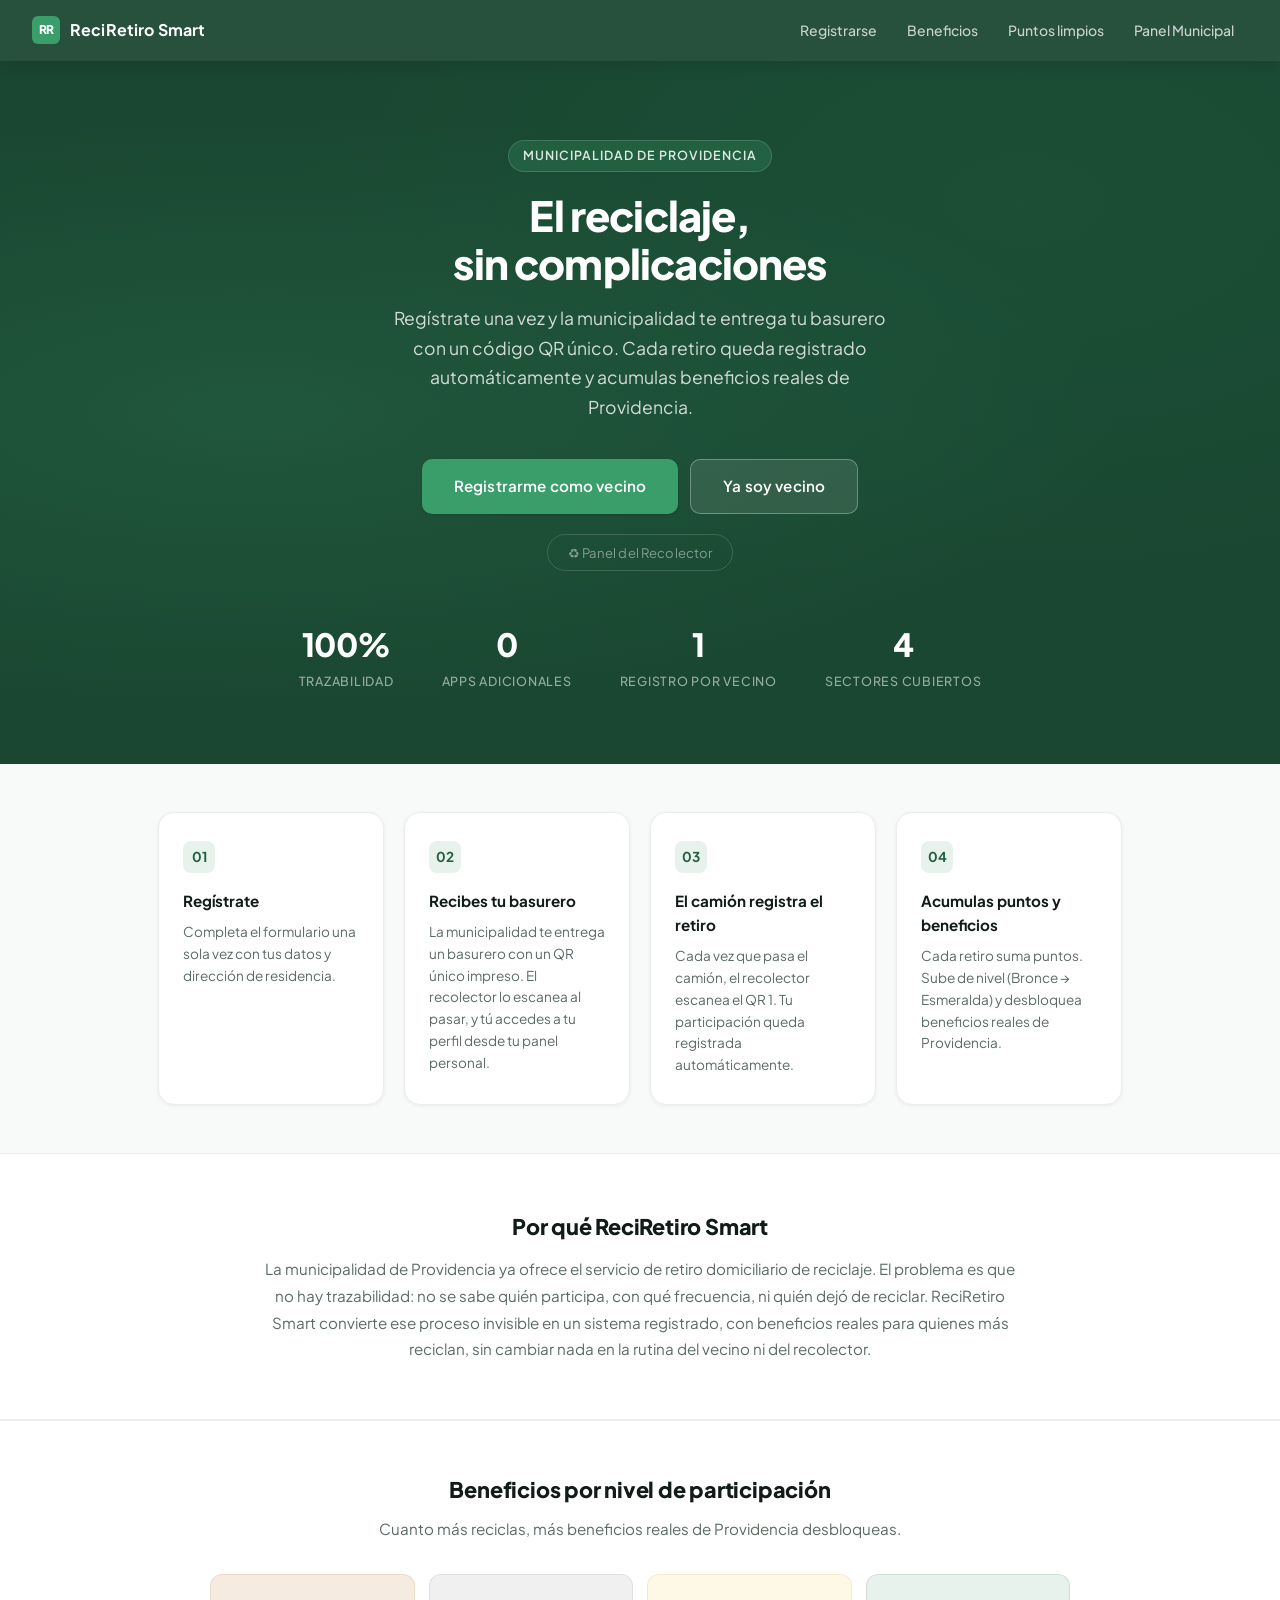
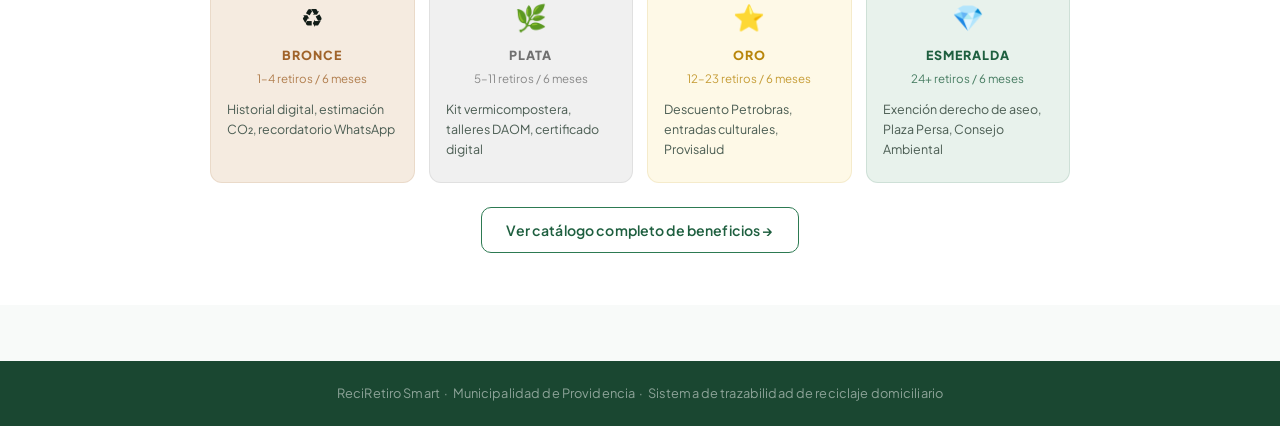
==== commit 9703708a: "feat: panel recolector con login admin/admin + acceso desde hero Co-Authored-By: Claude Sonnet 4.6 <" ====
--- a/index.html
+++ b/index.html
@@ -5,6 +5,25 @@
   <meta name="viewport" content="width=device-width, initial-scale=1.0">
   <title>ReciRetiro Smart — Providencia</title>
   <link rel="stylesheet" href="styles.css">
+  <style>
+    .hero-recolector-link {
+      display: inline-block;
+      margin-top: 20px;
+      color: rgba(255,255,255,0.45);
+      font-size: 0.82rem;
+      text-decoration: none;
+      border: 1px solid rgba(255,255,255,0.15);
+      padding: 7px 20px;
+      border-radius: 20px;
+      transition: color 0.15s, border-color 0.15s, background 0.15s;
+      letter-spacing: 0.01em;
+    }
+    .hero-recolector-link:hover {
+      color: rgba(255,255,255,0.85);
+      border-color: rgba(255,255,255,0.35);
+      background: rgba(255,255,255,0.07);
+    }
+  </style>
 </head>
 <body>
 
@@ -31,6 +50,7 @@
       <a href="register.html" class="btn btn-primary btn-lg">Registrarme como vecino</a>
       <a href="panel.html" class="btn btn-secondary btn-lg">Ya soy vecino</a>
     </div>
+    <a href="recolector.html" class="hero-recolector-link">♻️ Panel del Recolector</a>
     <div class="stat-bar">
       <div class="stat-item">
         <div class="stat-number">100%</div>
@@ -129,6 +149,7 @@
   (function(){
     var c = localStorage.getItem('reciretiro_code');
     if (c) { var el = document.getElementById('nav-perfil-btn'); if (el) el.style.display = 'inline-flex'; }
+  var logo = document.querySelector('.nav-logo'); if (logo) logo.addEventListener('dblclick', function(){ window.location.href = 'recolector.html'; });
   })();
 </script>
 </body>
--- a/styles.css
+++ b/styles.css
@@ -1,4 +1,4 @@
-@import url('https://fonts.googleapis.com/css2?family=Inter:wght@400;500;600;700;800&display=swap');
+@import url('https://fonts.googleapis.com/css2?family=Plus+Jakarta+Sans:ital,wght@0,400;0,500;0,600;0,700;0,800;1,400&display=swap');
 
 * {
   margin: 0;
@@ -12,7 +12,7 @@
   --green-mid:   #2d7a52;
   --green-light: #e8f2ec;
   --accent:      #3a9e6b;
-  --gray-bg:     #f4f6f5;
+  --gray-bg:     #f8faf9;
   --gray-light:  #eaedeb;
   --gray-mid:    #d1d9d4;
   --gray-dark:   #5c6b63;
@@ -26,14 +26,14 @@
   --blue:        #1a4a7a;
   --blue-light:  #eaf1fa;
   --shadow-sm:   0 1px 4px rgba(0,0,0,0.06);
-  --shadow:      0 2px 12px rgba(0,0,0,0.08);
+  --shadow:      0 4px 20px rgba(0,0,0,0.08);
   --shadow-md:   0 4px 20px rgba(0,0,0,0.10);
   --radius:      10px;
-  --radius-lg:   14px;
+  --radius-lg:   16px;
 }
 
 body {
-  font-family: 'Inter', system-ui, -apple-system, sans-serif;
+  font-family: 'Plus Jakarta Sans', system-ui, -apple-system, sans-serif;
   color: var(--text);
   background: var(--gray-bg);
   min-height: 100vh;
@@ -44,7 +44,9 @@
 
 /* ── NAV ── */
 nav {
-  background: var(--green-dark);
+  background: rgba(26, 71, 49, 0.94);
+  backdrop-filter: blur(12px);
+  -webkit-backdrop-filter: blur(12px);
   padding: 0 32px;
   display: flex;
   align-items: center;
@@ -53,7 +55,7 @@
   position: sticky;
   top: 0;
   z-index: 100;
-  box-shadow: 0 1px 0 rgba(255,255,255,0.06), 0 2px 8px rgba(0,0,0,0.2);
+  box-shadow: 0 1px 0 rgba(255,255,255,0.07), 0 4px 16px rgba(0,0,0,0.14);
 }
 
 .nav-logo {
@@ -206,7 +208,7 @@
   justify-content: center;
   gap: 7px;
   padding: 11px 24px;
-  border-radius: 8px;
+  border-radius: 10px;
   font-size: 0.9rem;
   font-weight: 600;
   cursor: pointer;
@@ -237,6 +239,7 @@
 
 .btn-secondary:hover {
   background: rgba(255,255,255,0.18);
+  transform: translateY(-1px);
 }
 
 .btn-outline {
@@ -247,6 +250,8 @@
 
 .btn-outline:hover {
   background: var(--green-light);
+  transform: translateY(-1px);
+  box-shadow: 0 4px 12px rgba(30,95,63,0.15);
 }
 
 .btn-danger {
@@ -405,25 +410,31 @@
 }
 
 .kpi-card {
-  background: white;
+  background: linear-gradient(140deg, white 55%, var(--green-light));
   border-radius: var(--radius-lg);
-  padding: 22px 20px;
+  padding: 24px 22px;
   box-shadow: var(--shadow-sm);
   border: 1px solid var(--gray-light);
   border-top: 3px solid var(--green-mid);
-}
-
-.kpi-card.orange { border-top-color: var(--orange); }
-.kpi-card.red    { border-top-color: var(--red); }
-.kpi-card.blue   { border-top-color: var(--blue); }
+  transition: transform 0.15s, box-shadow 0.15s;
+}
+
+.kpi-card:hover {
+  transform: translateY(-2px);
+  box-shadow: var(--shadow);
+}
+
+.kpi-card.orange { border-top-color: var(--orange); background: linear-gradient(140deg, white 55%, var(--orange-light)); }
+.kpi-card.red    { border-top-color: var(--red);    background: linear-gradient(140deg, white 55%, var(--red-light)); }
+.kpi-card.blue   { border-top-color: var(--blue);   background: linear-gradient(140deg, white 55%, var(--blue-light)); }
 
 .kpi-number {
-  font-size: 2rem;
+  font-size: 2.3rem;
   font-weight: 800;
   color: var(--green);
   line-height: 1;
-  margin-bottom: 5px;
-  letter-spacing: -0.02em;
+  margin-bottom: 6px;
+  letter-spacing: -0.03em;
 }
 
 .kpi-card.orange .kpi-number { color: var(--orange); }
@@ -481,8 +492,11 @@
   border-bottom: none;
 }
 
+tbody tr:nth-child(even) td { background: #fafcfb; }
+
 tr:hover td {
-  background: #f9fbfa;
+  background: #eef6f1;
+  transition: background 0.1s;
 }
 
 /* ── QR ── */
@@ -551,10 +565,16 @@
 
 .sector-card {
   background: white;
-  border-radius: var(--radius);
-  padding: 20px;
+  border-radius: var(--radius-lg);
+  padding: 22px;
   box-shadow: var(--shadow-sm);
   border: 1px solid var(--gray-light);
+  transition: transform 0.15s, box-shadow 0.15s;
+}
+
+.sector-card:hover {
+  transform: translateY(-2px);
+  box-shadow: var(--shadow);
 }
 
 .sector-card h4 {
